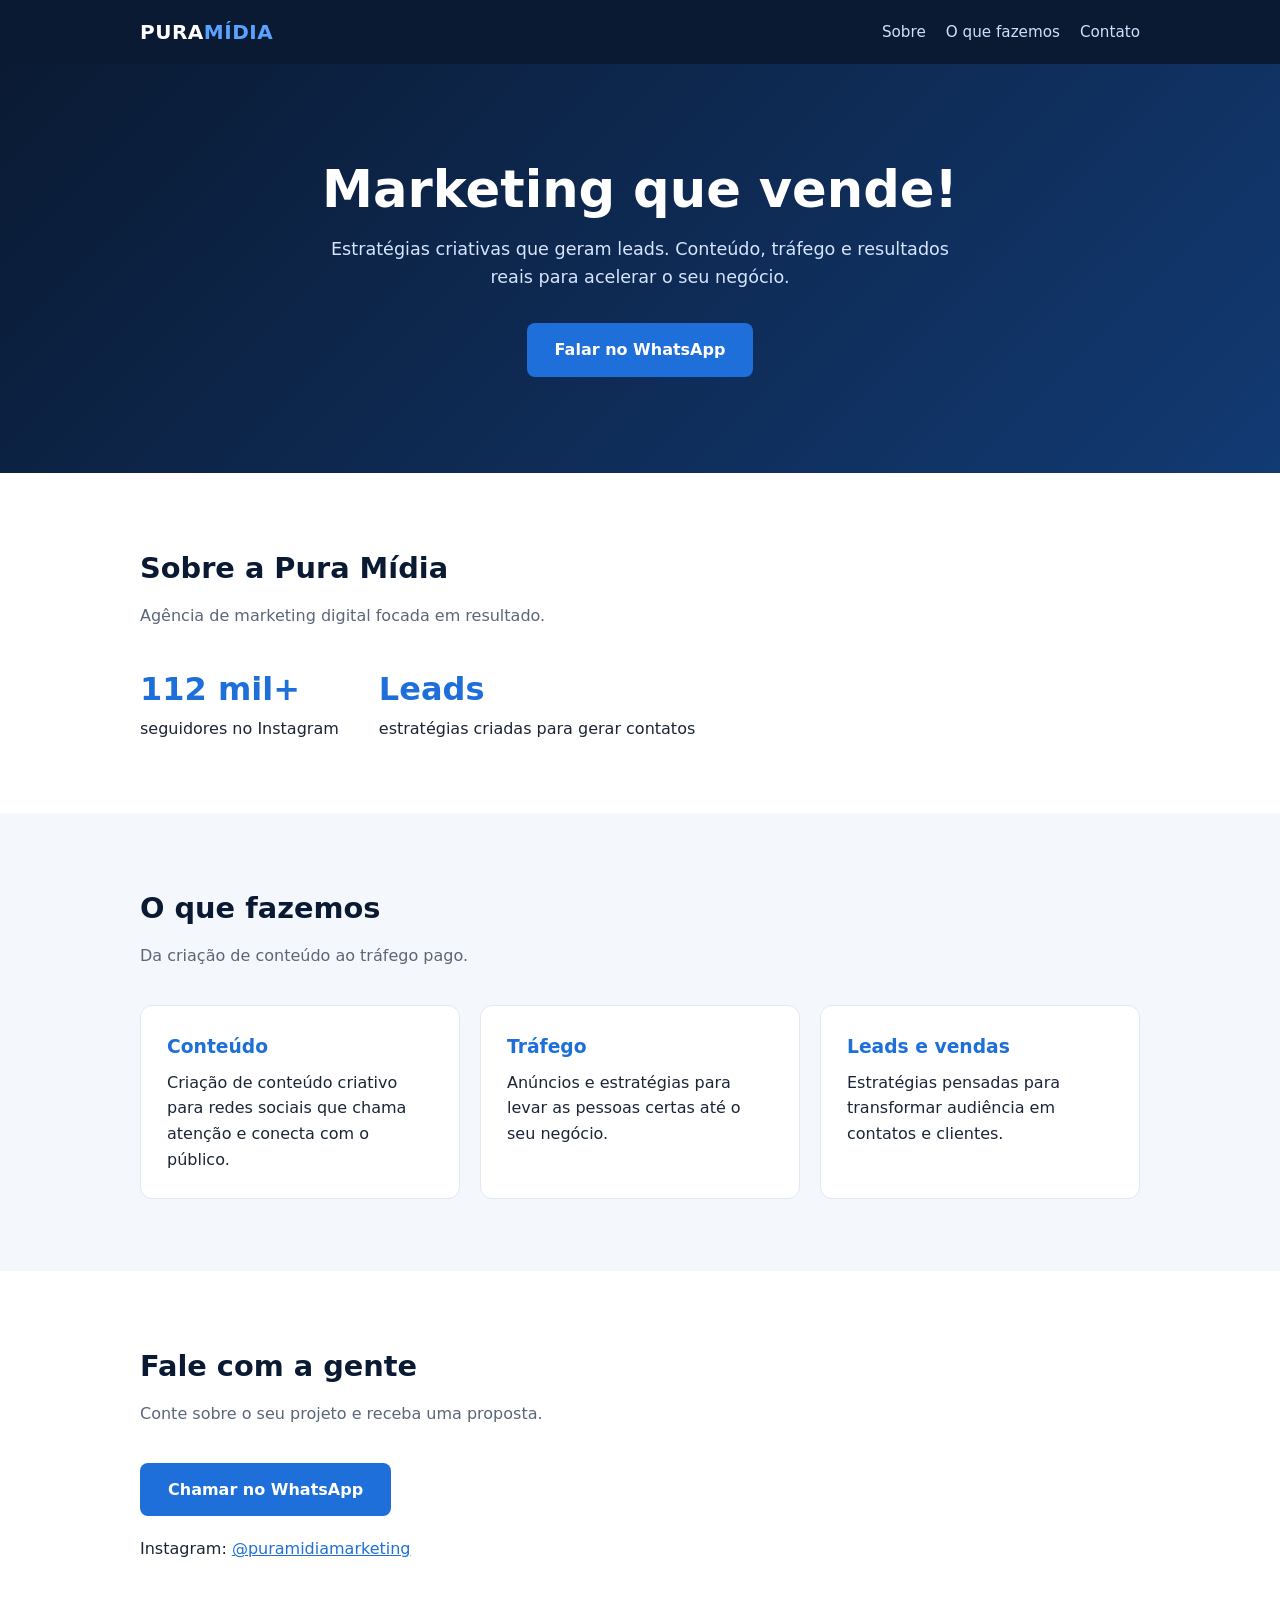
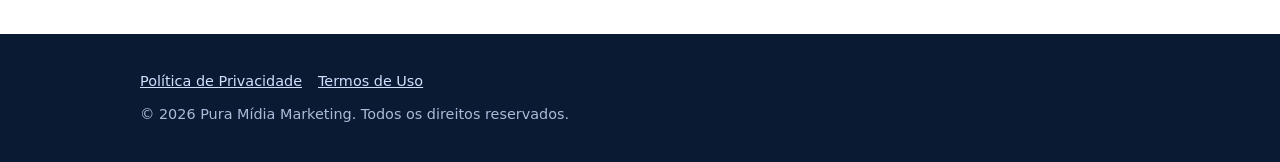
==== index.html @ 46d82f98 "Site Pura Midia Marketing" ====
<!DOCTYPE html>
<html lang="pt-BR">
<head>
<meta charset="utf-8">
<meta name="viewport" content="width=device-width,initial-scale=1">
<title>Pura Mídia Marketing | Marketing que vende</title>
<meta name="description" content="Pura Mídia Marketing: estratégias criativas que geram leads. Conteúdo, tráfego e resultados reais.">
<!-- VERIFICAÇÃO DE DOMÍNIO DO FACEBOOK: cole aqui a meta tag fornecida pela Meta, exemplo:
<meta name="facebook-domain-verification" content="SEU_CODIGO_AQUI" /> -->
<meta property="og:title" content="Pura Mídia Marketing">
<meta property="og:description" content="Marketing que vende! Estratégias criativas que geram leads.">
<meta property="og:type" content="website">
<link rel="stylesheet" href="style.css">
</head>
<body>
<header><div class="wrap">
  <a class="logo" href="/">PURA<span>MÍDIA</span></a>
  <nav><a href="#sobre">Sobre</a><a href="#servicos">O que fazemos</a><a href="#contato">Contato</a></nav>
</div></header>

<main>
<div class="hero"><div class="wrap">
  <h1>Marketing que vende!</h1>
  <p>Estratégias criativas que geram leads. Conteúdo, tráfego e resultados reais para acelerar o seu negócio.</p>
  <a class="btn" href="https://wa.me/message/B2QD45YUY4PMF1" rel="noopener">Falar no WhatsApp</a>
</div></div>

<section id="sobre"><div class="wrap">
  <h2>Sobre a Pura Mídia</h2>
  <p class="sub">Agência de marketing digital focada em resultado.</p>
  <div class="stats">
    <div><strong>112 mil+</strong>seguidores no Instagram</div>
    <div><strong>Leads</strong>estratégias criadas para gerar contatos</div>
  </div>
</div></section>

<section id="servicos" class="alt"><div class="wrap">
  <h2>O que fazemos</h2>
  <p class="sub">Da criação de conteúdo ao tráfego pago.</p>
  <div class="grid">
    <div class="card"><h3>Conteúdo</h3><p>Criação de conteúdo criativo para redes sociais que chama atenção e conecta com o público.</p></div>
    <div class="card"><h3>Tráfego</h3><p>Anúncios e estratégias para levar as pessoas certas até o seu negócio.</p></div>
    <div class="card"><h3>Leads e vendas</h3><p>Estratégias pensadas para transformar audiência em contatos e clientes.</p></div>
  </div>
</div></section>

<section id="contato"><div class="wrap">
  <h2>Fale com a gente</h2>
  <p class="sub">Conte sobre o seu projeto e receba uma proposta.</p>
  <p><a class="btn" href="https://wa.me/message/B2QD45YUY4PMF1" rel="noopener">Chamar no WhatsApp</a></p>
  <p style="margin-top:20px">Instagram: <a href="https://www.instagram.com/puramidiamarketing/" rel="noopener">@puramidiamarketing</a></p>
  <!-- Adicione aqui e-mail, telefone e endereço da empresa (a Meta gosta de dados de contato reais). -->
</div></section>
</main>

<footer><div class="wrap">
  <p style="margin-bottom:10px"><a href="privacidade.html">Política de Privacidade</a><a href="termos.html">Termos de Uso</a></p>
  <p>© <span id="ano">2026</span> Pura Mídia Marketing. Todos os direitos reservados.</p>
</div></footer>
<script>document.getElementById('ano').textContent=new Date().getFullYear()</script>
</body>
</html>
---- style.css ----
:root{--azul:#1e6fd9;--marinho:#0a1a33;--claro:#f4f7fc;--texto:#1c2536}
*{box-sizing:border-box;margin:0;padding:0}
body{font-family:system-ui,-apple-system,"Segoe UI",Roboto,sans-serif;color:var(--texto);line-height:1.6;background:#fff}
a{color:var(--azul)}
.wrap{max-width:1040px;margin:0 auto;padding:0 20px}
header{background:var(--marinho);position:sticky;top:0;z-index:10}
header .wrap{display:flex;align-items:center;justify-content:space-between;height:64px}
.logo{color:#fff;font-weight:800;font-size:1.25rem;text-decoration:none;letter-spacing:.5px}
.logo span{color:#5aa2ff}
nav a{color:#cfe0ff;text-decoration:none;margin-left:20px;font-size:.95rem}
nav a:hover{color:#fff}
.btn{display:inline-block;background:var(--azul);color:#fff;padding:14px 28px;border-radius:8px;text-decoration:none;font-weight:700}
.btn:hover{background:#1858ad}
.hero{background:linear-gradient(135deg,var(--marinho),#123a73);color:#fff;padding:96px 0;text-align:center}
.hero h1{font-size:clamp(2rem,5vw,3.2rem);line-height:1.15;margin-bottom:16px}
.hero p{max-width:620px;margin:0 auto 32px;color:#d6e4ff;font-size:1.1rem}
section{padding:72px 0}
section.alt{background:var(--claro)}
h2{font-size:1.8rem;margin-bottom:12px;color:var(--marinho)}
.sub{color:#5b6679;margin-bottom:36px}
.grid{display:grid;gap:20px;grid-template-columns:repeat(auto-fit,minmax(230px,1fr))}
.card{background:#fff;border:1px solid #e2e8f3;border-radius:12px;padding:26px}
.card h3{color:var(--azul);margin-bottom:8px}
.stats{display:flex;gap:40px;flex-wrap:wrap}
.stats strong{display:block;font-size:2rem;color:var(--azul)}
footer{background:var(--marinho);color:#a9bbd8;padding:36px 0;font-size:.9rem}
footer a{color:#cfe0ff;margin-right:16px}
.legal{padding:48px 0}
.legal h1{margin-bottom:16px;color:var(--marinho)}
.legal h2{font-size:1.2rem;margin:24px 0 8px}
.legal p,.legal li{margin-bottom:8px}
.legal ul{padding-left:22px}
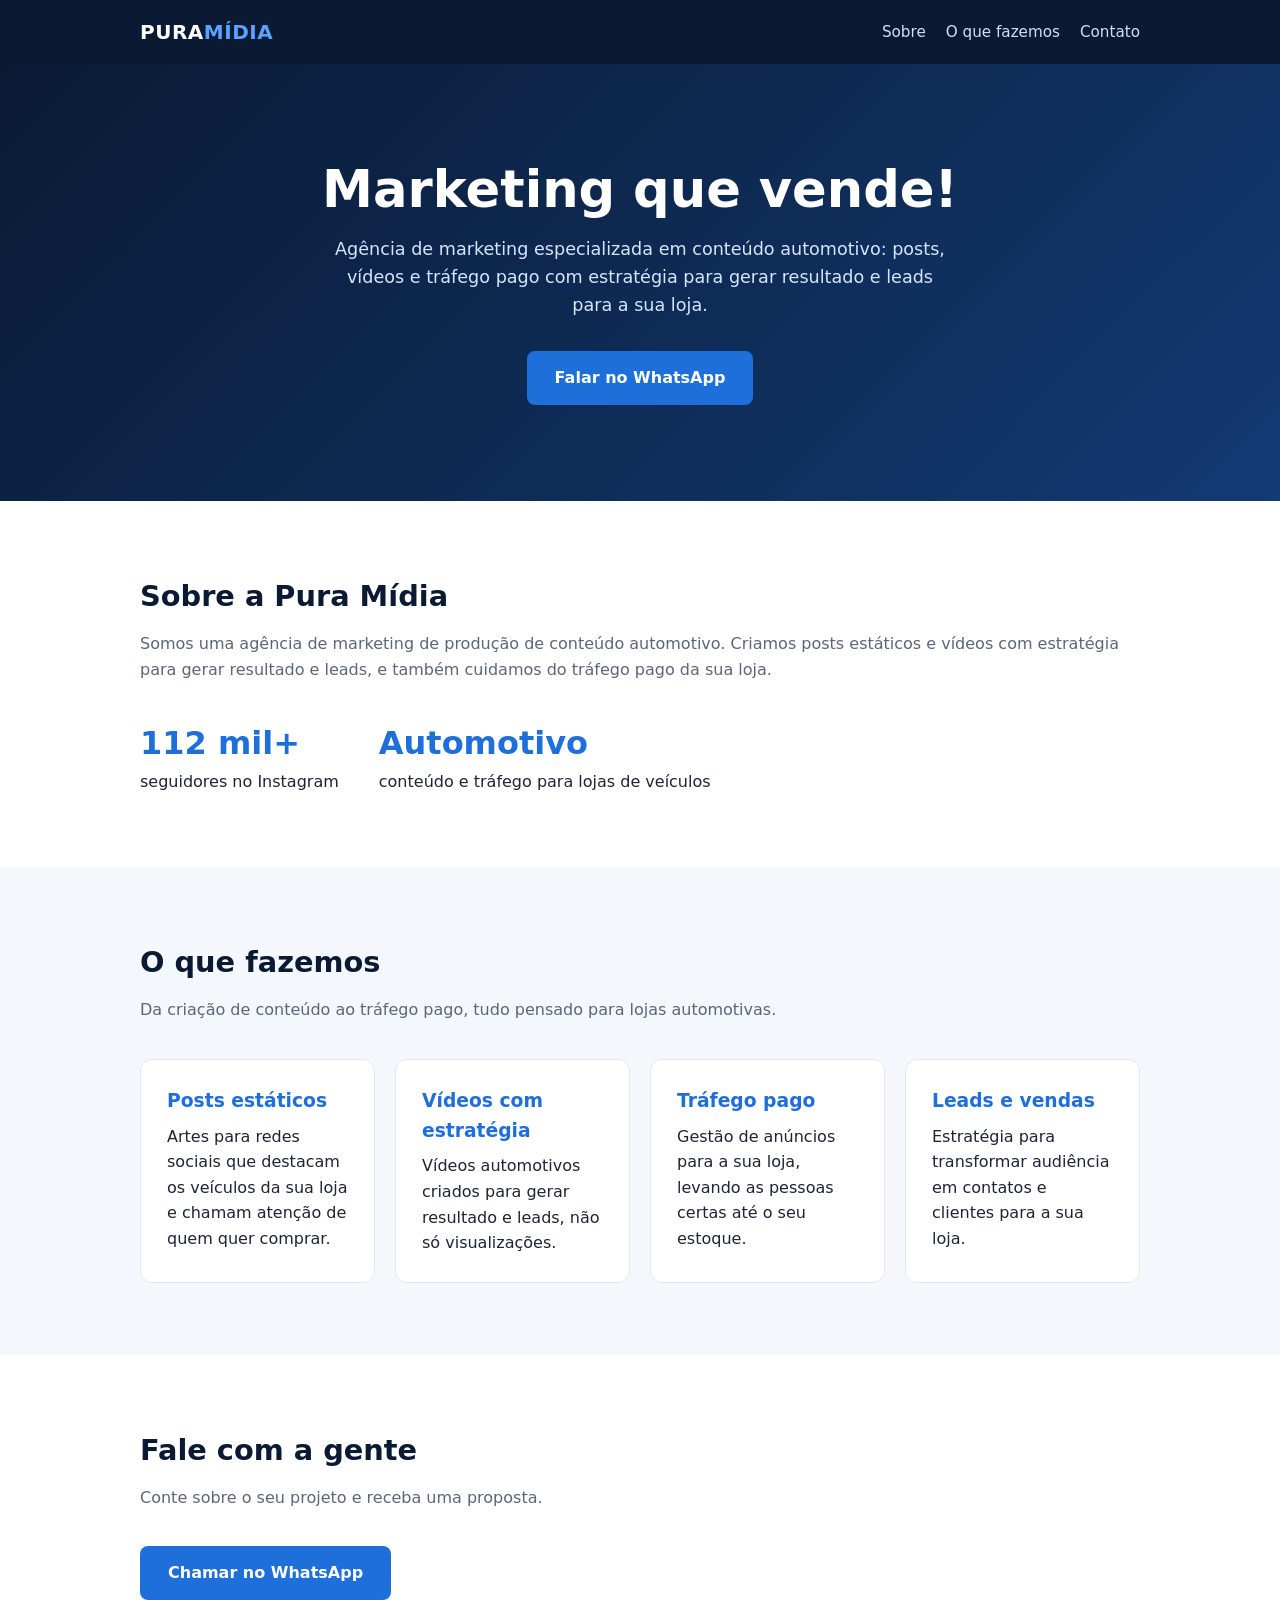
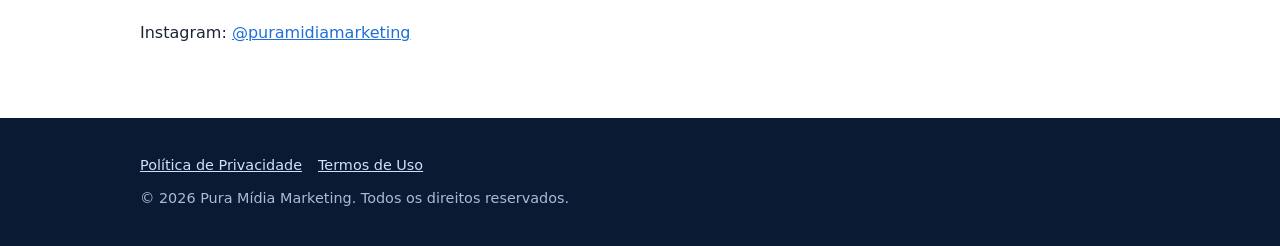
==== commit c2711e36: "Atualiza posicionamento automotivo" ====
--- a/index.html
+++ b/index.html
@@ -3,12 +3,12 @@
 <head>
 <meta charset="utf-8">
 <meta name="viewport" content="width=device-width,initial-scale=1">
-<title>Pura Mídia Marketing | Marketing que vende</title>
-<meta name="description" content="Pura Mídia Marketing: estratégias criativas que geram leads. Conteúdo, tráfego e resultados reais.">
+<title>Pura Mídia Marketing | Marketing automotivo que vende</title>
+<meta name="description" content="Pura Mídia Marketing: agência de marketing para lojas automotivas. Posts, vídeos e tráfego pago com estratégia para gerar leads e resultados.">
 <!-- VERIFICAÇÃO DE DOMÍNIO DO FACEBOOK: cole aqui a meta tag fornecida pela Meta, exemplo:
 <meta name="facebook-domain-verification" content="SEU_CODIGO_AQUI" /> -->
 <meta property="og:title" content="Pura Mídia Marketing">
-<meta property="og:description" content="Marketing que vende! Estratégias criativas que geram leads.">
+<meta property="og:description" content="Marketing automotivo que vende! Conteúdo e tráfego pago para gerar leads para sua loja.">
 <meta property="og:type" content="website">
 <link rel="stylesheet" href="style.css">
 </head>
@@ -21,26 +21,27 @@
 <main>
 <div class="hero"><div class="wrap">
   <h1>Marketing que vende!</h1>
-  <p>Estratégias criativas que geram leads. Conteúdo, tráfego e resultados reais para acelerar o seu negócio.</p>
+  <p>Agência de marketing especializada em conteúdo automotivo: posts, vídeos e tráfego pago com estratégia para gerar resultado e leads para a sua loja.</p>
   <a class="btn" href="https://wa.me/message/B2QD45YUY4PMF1" rel="noopener">Falar no WhatsApp</a>
 </div></div>
 
 <section id="sobre"><div class="wrap">
   <h2>Sobre a Pura Mídia</h2>
-  <p class="sub">Agência de marketing digital focada em resultado.</p>
+  <p class="sub">Somos uma agência de marketing de produção de conteúdo automotivo. Criamos posts estáticos e vídeos com estratégia para gerar resultado e leads, e também cuidamos do tráfego pago da sua loja.</p>
   <div class="stats">
     <div><strong>112 mil+</strong>seguidores no Instagram</div>
-    <div><strong>Leads</strong>estratégias criadas para gerar contatos</div>
+    <div><strong>Automotivo</strong>conteúdo e tráfego para lojas de veículos</div>
   </div>
 </div></section>
 
 <section id="servicos" class="alt"><div class="wrap">
   <h2>O que fazemos</h2>
-  <p class="sub">Da criação de conteúdo ao tráfego pago.</p>
+  <p class="sub">Da criação de conteúdo ao tráfego pago, tudo pensado para lojas automotivas.</p>
   <div class="grid">
-    <div class="card"><h3>Conteúdo</h3><p>Criação de conteúdo criativo para redes sociais que chama atenção e conecta com o público.</p></div>
-    <div class="card"><h3>Tráfego</h3><p>Anúncios e estratégias para levar as pessoas certas até o seu negócio.</p></div>
-    <div class="card"><h3>Leads e vendas</h3><p>Estratégias pensadas para transformar audiência em contatos e clientes.</p></div>
+    <div class="card"><h3>Posts estáticos</h3><p>Artes para redes sociais que destacam os veículos da sua loja e chamam atenção de quem quer comprar.</p></div>
+    <div class="card"><h3>Vídeos com estratégia</h3><p>Vídeos automotivos criados para gerar resultado e leads, não só visualizações.</p></div>
+    <div class="card"><h3>Tráfego pago</h3><p>Gestão de anúncios para a sua loja, levando as pessoas certas até o seu estoque.</p></div>
+    <div class="card"><h3>Leads e vendas</h3><p>Estratégia para transformar audiência em contatos e clientes para a sua loja.</p></div>
   </div>
 </div></section>
 
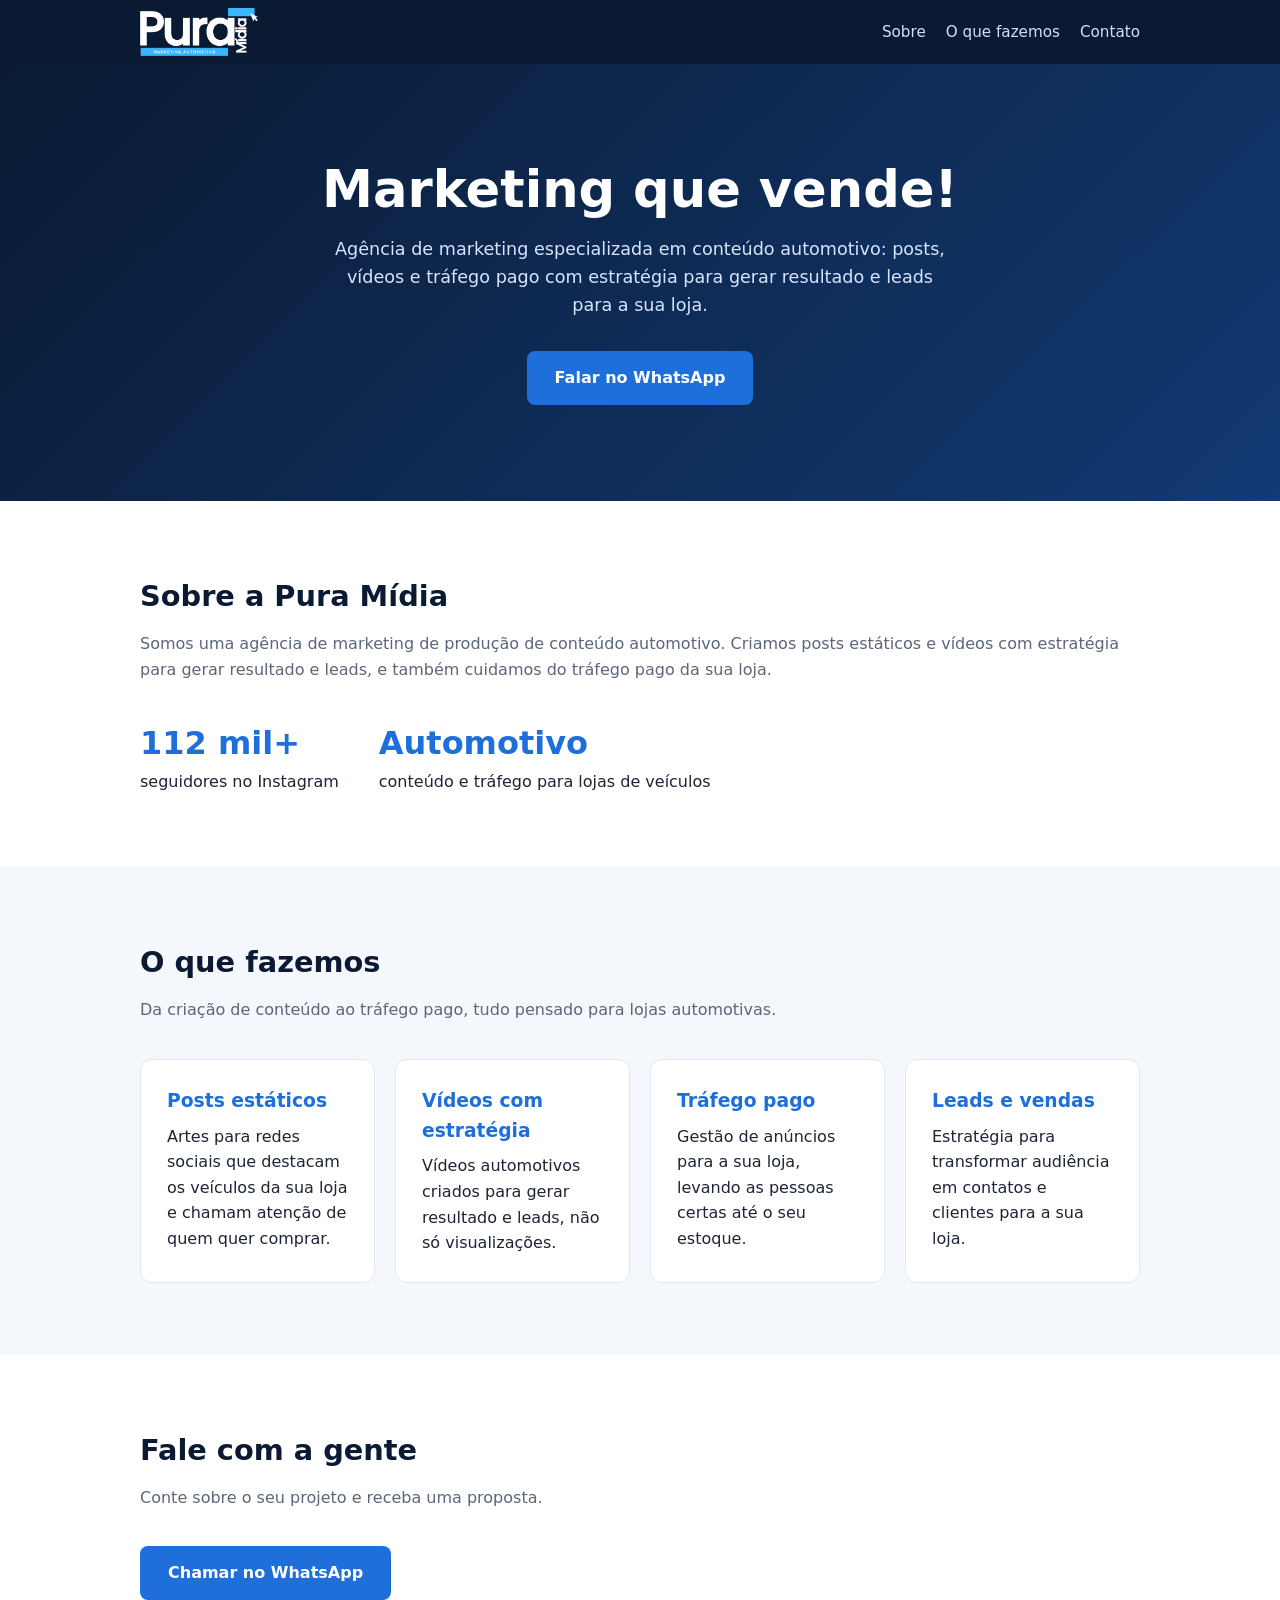
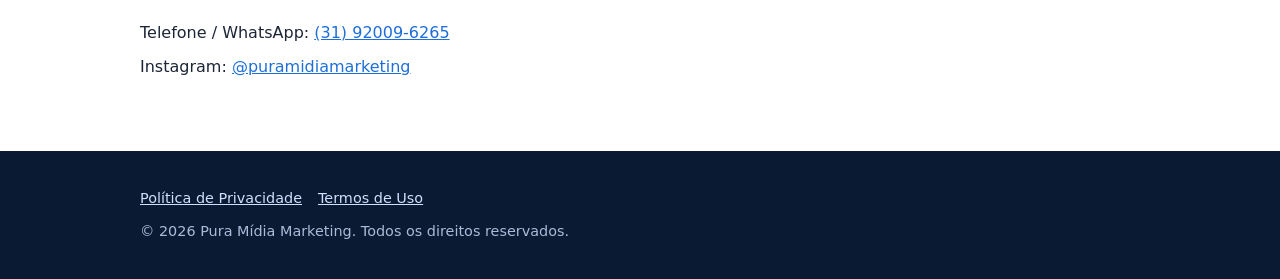
==== commit c99dafe1: "Adiciona logo e telefone" ====
--- a/index.html
+++ b/index.html
@@ -10,11 +10,12 @@
 <meta property="og:title" content="Pura Mídia Marketing">
 <meta property="og:description" content="Marketing automotivo que vende! Conteúdo e tráfego pago para gerar leads para sua loja.">
 <meta property="og:type" content="website">
+<link rel="icon" href="logo.png">
 <link rel="stylesheet" href="style.css">
 </head>
 <body>
 <header><div class="wrap">
-  <a class="logo" href="/">PURA<span>MÍDIA</span></a>
+  <a class="logo" href="/"><img src="logo.png" alt="Pura Mídia - Marketing Automotivo" height="48"></a>
   <nav><a href="#sobre">Sobre</a><a href="#servicos">O que fazemos</a><a href="#contato">Contato</a></nav>
 </div></header>
 
@@ -49,7 +50,8 @@
   <h2>Fale com a gente</h2>
   <p class="sub">Conte sobre o seu projeto e receba uma proposta.</p>
   <p><a class="btn" href="https://wa.me/message/B2QD45YUY4PMF1" rel="noopener">Chamar no WhatsApp</a></p>
-  <p style="margin-top:20px">Instagram: <a href="https://www.instagram.com/puramidiamarketing/" rel="noopener">@puramidiamarketing</a></p>
+  <p style="margin-top:20px">Telefone / WhatsApp: <a href="tel:+5531920096265">(31) 92009-6265</a></p>
+  <p style="margin-top:8px">Instagram: <a href="https://www.instagram.com/puramidiamarketing/" rel="noopener">@puramidiamarketing</a></p>
   <!-- Adicione aqui e-mail, telefone e endereço da empresa (a Meta gosta de dados de contato reais). -->
 </div></section>
 </main>
--- a/style.css
+++ b/style.css
@@ -5,6 +5,7 @@
 .wrap{max-width:1040px;margin:0 auto;padding:0 20px}
 header{background:var(--marinho);position:sticky;top:0;z-index:10}
 header .wrap{display:flex;align-items:center;justify-content:space-between;height:64px}
+.logo img{display:block;height:48px;width:auto}
 .logo{color:#fff;font-weight:800;font-size:1.25rem;text-decoration:none;letter-spacing:.5px}
 .logo span{color:#5aa2ff}
 nav a{color:#cfe0ff;text-decoration:none;margin-left:20px;font-size:.95rem}
